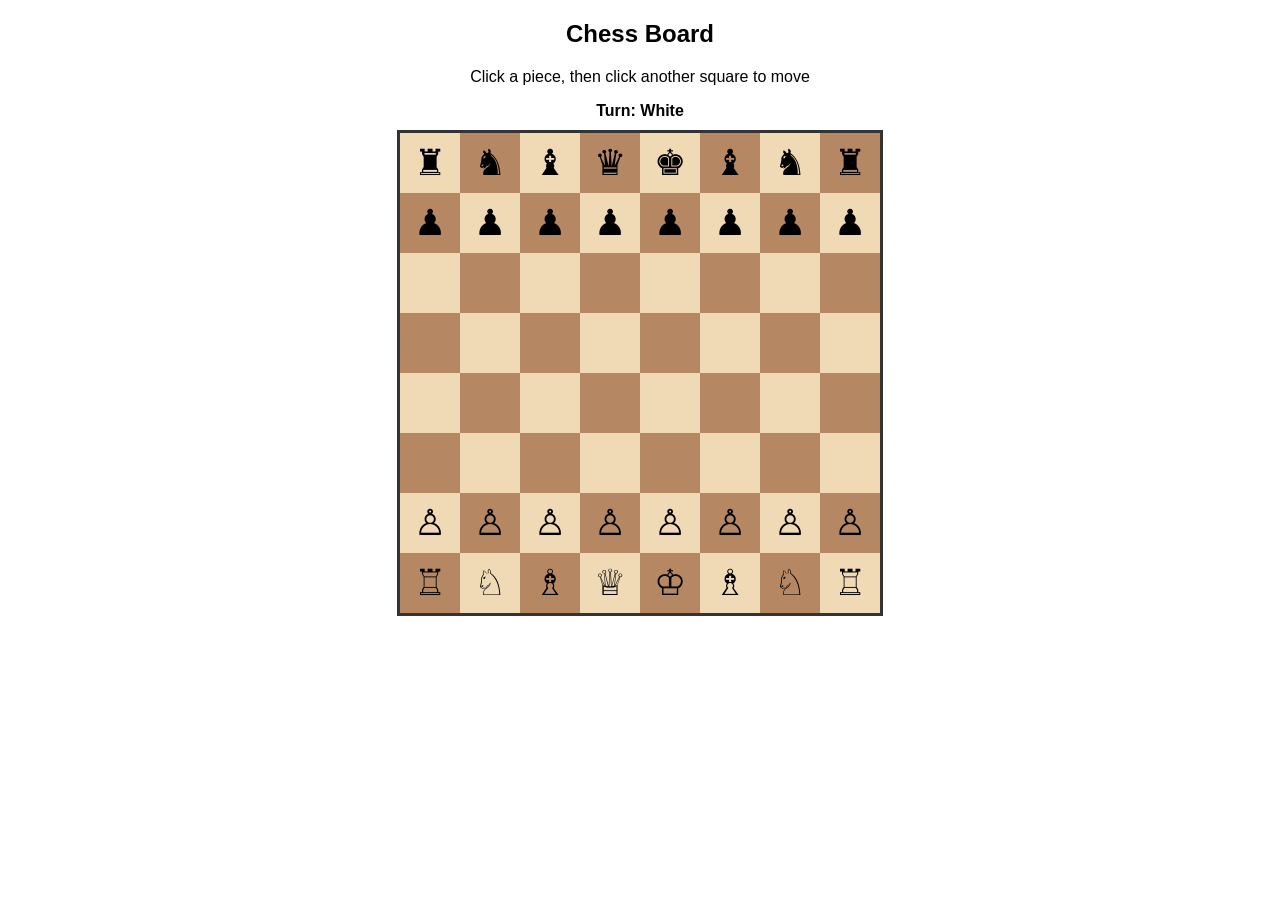
==== chess-board.html @ bc7dc1ef "Remove unnecessary empty line in CSS styles" ====
<!DOCTYPE html>
<html lang="en">

<head>
    <meta charset="UTF-8">
    <meta name="viewport" content="width=device-width, initial-scale=1.0">
    <title>Chess Board</title>


    <style>
        body {
          font-family: Arial, sans-serif;
          text-align: center;
          margin-top: 20px;
        }
      
        #board {
          display: grid;
          grid-template-columns: repeat(8, 60px);
          width: 480px;
          margin: auto;
          border: 3px solid #333;
        }
      
        .square {
          width: 60px;
          height: 60px;
          font-size: 36px;
          display: flex;
          justify-content: center;
          align-items: center;
          cursor: pointer;
          user-select: none;
        }
      
        .white { background: #f0d9b5; }
        .black { background: #b58863; }
      
        .selected {
          outline: 3px solid red;
        }
      
        #turn {
          font-weight: bold;
          margin-bottom: 10px;
        }
        body {
            font-family: Arial, sans-serif;
            text-align: center;
            margin-top: 20px;
        }

        #board {
            display: grid;
            grid-template-columns: repeat(8, 60px);
            width: 480px;
            margin: auto;
            border: 3px solid #333;
        }

        .square {
            width: 60px;
            height: 60px;
            font-size: 36px;
            display: flex;
            justify-content: center;
            align-items: center;
            cursor: pointer;
            user-select: none;
        }
        .white {
            background: #f0d9b5;
        }

        .black {
            background: #b58863;
        }

        .selected {
            outline: 3px solid red;
        }

        #turn {
            margin-bottom: 10px;
            font-weight: bold;
        }
    </style>
</head>

<body>
    <h2> Chess Board</h2>
    <p>Click a piece, then click another square to move</p>
    <div id="turn">Turn: White</div>
    <div id="board"></div>

    <script>
        const board = document.getElementById("board");
        const turnText = document.getElementById("turn");
        
        let selected = null;
        let currentTurn = "white";
        
        const squares = [];
        
        // Board setup
        const pieces = [
          "♜","♞","♝","♛","♚","♝","♞","♜",
          "♟","♟","♟","♟","♟","♟","♟","♟",
          "","","","","","","","",
          "","","","","","","","",
          "","","","","","","","",
          "","","","","","","","",
          "♙","♙","♙","♙","♙","♙","♙","♙",
          "♖","♘","♗","♕","♔","♗","♘","♖"
        ];
        
        // Create board
        pieces.forEach((p, i) => {
          const sq = document.createElement("div");
          sq.className = "square " + (((Math.floor(i/8)+i)%2===0) ? "white" : "black");
          sq.textContent = p;
          sq.dataset.index = i;
          sq.onclick = () => clickSquare(sq);
          board.appendChild(sq);
          squares.push(sq);
        });
        
        function clickSquare(target) {
          if (!selected) {
            if (target.textContent && isCorrectTurn(target.textContent)) {
              selected = target;
              target.classList.add("selected");
            }
            return;
          }
        
          const from = +selected.dataset.index;
          const to = +target.dataset.index;
          const piece = selected.textContent;
        
          if (isValidMove(piece, from, to)) {
            target.textContent = piece;
            selected.textContent = "";
            switchTurn();
          }
        
          selected.classList.remove("selected");
          selected = null;
        }
        
        function switchTurn() {
          currentTurn = currentTurn === "white" ? "black" : "white";
          turnText.textContent = "Turn: " + (currentTurn === "white" ? "White" : "Black");
        }
        
        function isCorrectTurn(piece) {
          return currentTurn === "white"
            ? "♙♖♘♗♕♔".includes(piece)
            : "♟♜♞♝♛♚".includes(piece);
        }
        
        // ---------------- MOVE RULES ----------------
        function isValidMove(piece, from, to) {
          const fr = Math.floor(from / 8), fc = from % 8;
          const tr = Math.floor(to / 8), tc = to % 8;
          const rd = tr - fr, cd = tc - fc;
          const absR = Math.abs(rd), absC = Math.abs(cd);
        
          const targetPiece = squares[to].textContent;
        
          // Prevent capturing own piece
          if (targetPiece && isCorrectTurn(targetPiece)) return false;
        
          // PAWN (WHITE)
          if (piece === "♙") {
            if (fc === tc && !targetPiece) {
              if (fr === 6 && rd === -2 && isEmpty(from - 8)) return true;
              if (rd === -1) return true;
            }
            if (absC === 1 && rd === -1 && targetPiece) return true;
          }
        
          // PAWN (BLACK)
          if (piece === "♟") {
            if (fc === tc && !targetPiece) {
              if (fr === 1 && rd === 2 && isEmpty(from + 8)) return true;
              if (rd === 1) return true;
            }
            if (absC === 1 && rd === 1 && targetPiece) return true;
          }
        
          // ROOK
          if ("♖♜".includes(piece))
            return (fr === tr || fc === tc) && clearPath(from, to);
        
          // BISHOP
          if ("♗♝".includes(piece))
            return absR === absC && clearPath(from, to);
        
          // QUEEN
          if ("♕♛".includes(piece))
            return (fr === tr || fc === tc || absR === absC) && clearPath(from, to);
        
          // KNIGHT
          if ("♘♞".includes(piece))
            return (absR === 2 && absC === 1) || (absR === 1 && absC === 2);
        
          // KING
          if ("♔♚".includes(piece))
            return absR <= 1 && absC <= 1;
        
          return false;
        }
        
        // ---------------- HELPERS ----------------
        function isEmpty(index) {
          return squares[index].textContent === "";
        }
        
        function clearPath(from, to) {
          const fr = Math.floor(from / 8), fc = from % 8;
          const tr = Math.floor(to / 8), tc = to % 8;
        
          const stepR = Math.sign(tr - fr);
          const stepC = Math.sign(tc - fc);
        
          let r = fr + stepR;
          let c = fc + stepC;
        
          while (r !== tr || c !== tc) {
            if (squares[r * 8 + c].textContent !== "") return false;
            r += stepR;
            c += stepC;
          }
          return true;
        }
        </script>

</body>

</html>
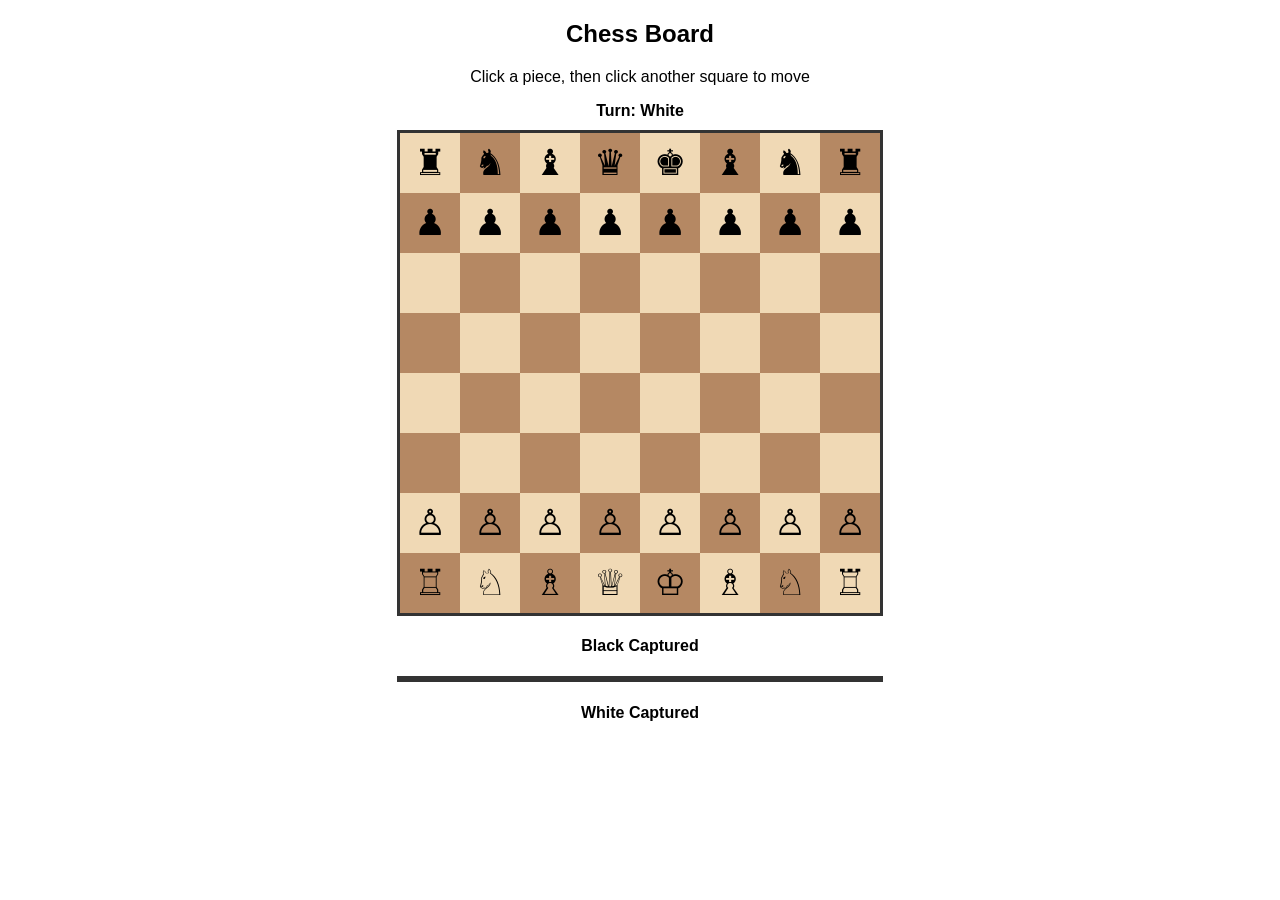
==== commit 0e7a51ee: "Implement captured pieces tracking in chess game Added functionality to track captured pieces for bo" ====
--- a/chess-board.html
+++ b/chess-board.html
@@ -68,6 +68,7 @@
             cursor: pointer;
             user-select: none;
         }
+
         .white {
             background: #f0d9b5;
         }
@@ -93,148 +94,167 @@
     <div id="turn">Turn: White</div>
     <div id="board"></div>
 
-    <script>
-        const board = document.getElementById("board");
-        const turnText = document.getElementById("turn");
-        
-        let selected = null;
-        let currentTurn = "white";
-        
-        const squares = [];
-        
-        // Board setup
-        const pieces = [
-          "♜","♞","♝","♛","♚","♝","♞","♜",
-          "♟","♟","♟","♟","♟","♟","♟","♟",
-          "","","","","","","","",
-          "","","","","","","","",
-          "","","","","","","","",
-          "","","","","","","","",
-          "♙","♙","♙","♙","♙","♙","♙","♙",
-          "♖","♘","♗","♕","♔","♗","♘","♖"
-        ];
-        
-        // Create board
-        pieces.forEach((p, i) => {
-          const sq = document.createElement("div");
-          sq.className = "square " + (((Math.floor(i/8)+i)%2===0) ? "white" : "black");
-          sq.textContent = p;
-          sq.dataset.index = i;
-          sq.onclick = () => clickSquare(sq);
-          board.appendChild(sq);
-          squares.push(sq);
-        });
-        
-        function clickSquare(target) {
-          if (!selected) {
-            if (target.textContent && isCorrectTurn(target.textContent)) {
-              selected = target;
-              target.classList.add("selected");
-            }
-            return;
+
+<div class="game">
+    <div class="side">
+      <h4>Black Captured</h4>
+      <div id="blackCaptured" class="captured"></div>
+    </div>
+  
+    <div id="board"></div>
+  
+    <div class="side">
+      <h4>White Captured</h4>
+      <div id="whiteCaptured" class="captured"></div>
+    </div>
+  </div>
+
+   
+<script>
+    const board = document.getElementById("board");
+    const turnText = document.getElementById("turn");
+    const whiteCaptured = document.getElementById("whiteCaptured");
+    const blackCaptured = document.getElementById("blackCaptured");
+    
+    let selected = null;
+    let currentTurn = "white";
+    const squares = [];
+    
+    // Initial board
+    const pieces = [
+      "♜","♞","♝","♛","♚","♝","♞","♜",
+      "♟","♟","♟","♟","♟","♟","♟","♟",
+      "","","","","","","","",
+      "","","","","","","","",
+      "","","","","","","","",
+      "","","","","","","","",
+      "♙","♙","♙","♙","♙","♙","♙","♙",
+      "♖","♘","♗","♕","♔","♗","♘","♖"
+    ];
+    
+    // Create board
+    pieces.forEach((p, i) => {
+      const sq = document.createElement("div");
+      sq.className = "square " + (((Math.floor(i/8)+i)%2===0) ? "white" : "black");
+      sq.textContent = p;
+      sq.dataset.index = i;
+      sq.onclick = () => clickSquare(sq);
+      board.appendChild(sq);
+      squares.push(sq);
+    });
+    
+    function clickSquare(target) {
+      if (!selected) {
+        if (target.textContent && isCorrectTurn(target.textContent)) {
+          selected = target;
+          target.classList.add("selected");
+        }
+        return;
+      }
+    
+      const from = +selected.dataset.index;
+      const to = +target.dataset.index;
+      const piece = selected.textContent;
+      const capturedPiece = target.textContent;
+    
+      if (isValidMove(piece, from, to)) {
+    
+        // Store captured piece
+        if (capturedPiece) {
+          if ("♙♖♘♗♕♔".includes(capturedPiece)) {
+            whiteCaptured.textContent += capturedPiece;
+          } else {
+            blackCaptured.textContent += capturedPiece;
           }
-        
-          const from = +selected.dataset.index;
-          const to = +target.dataset.index;
-          const piece = selected.textContent;
-        
-          if (isValidMove(piece, from, to)) {
-            target.textContent = piece;
-            selected.textContent = "";
-            switchTurn();
-          }
-        
-          selected.classList.remove("selected");
-          selected = null;
-        }
-        
-        function switchTurn() {
-          currentTurn = currentTurn === "white" ? "black" : "white";
-          turnText.textContent = "Turn: " + (currentTurn === "white" ? "White" : "Black");
-        }
-        
-        function isCorrectTurn(piece) {
-          return currentTurn === "white"
-            ? "♙♖♘♗♕♔".includes(piece)
-            : "♟♜♞♝♛♚".includes(piece);
-        }
-        
-        // ---------------- MOVE RULES ----------------
-        function isValidMove(piece, from, to) {
-          const fr = Math.floor(from / 8), fc = from % 8;
-          const tr = Math.floor(to / 8), tc = to % 8;
-          const rd = tr - fr, cd = tc - fc;
-          const absR = Math.abs(rd), absC = Math.abs(cd);
-        
-          const targetPiece = squares[to].textContent;
-        
-          // Prevent capturing own piece
-          if (targetPiece && isCorrectTurn(targetPiece)) return false;
-        
-          // PAWN (WHITE)
-          if (piece === "♙") {
-            if (fc === tc && !targetPiece) {
-              if (fr === 6 && rd === -2 && isEmpty(from - 8)) return true;
-              if (rd === -1) return true;
-            }
-            if (absC === 1 && rd === -1 && targetPiece) return true;
-          }
-        
-          // PAWN (BLACK)
-          if (piece === "♟") {
-            if (fc === tc && !targetPiece) {
-              if (fr === 1 && rd === 2 && isEmpty(from + 8)) return true;
-              if (rd === 1) return true;
-            }
-            if (absC === 1 && rd === 1 && targetPiece) return true;
-          }
-        
-          // ROOK
-          if ("♖♜".includes(piece))
-            return (fr === tr || fc === tc) && clearPath(from, to);
-        
-          // BISHOP
-          if ("♗♝".includes(piece))
-            return absR === absC && clearPath(from, to);
-        
-          // QUEEN
-          if ("♕♛".includes(piece))
-            return (fr === tr || fc === tc || absR === absC) && clearPath(from, to);
-        
-          // KNIGHT
-          if ("♘♞".includes(piece))
-            return (absR === 2 && absC === 1) || (absR === 1 && absC === 2);
-        
-          // KING
-          if ("♔♚".includes(piece))
-            return absR <= 1 && absC <= 1;
-        
-          return false;
-        }
-        
-        // ---------------- HELPERS ----------------
-        function isEmpty(index) {
-          return squares[index].textContent === "";
-        }
-        
-        function clearPath(from, to) {
-          const fr = Math.floor(from / 8), fc = from % 8;
-          const tr = Math.floor(to / 8), tc = to % 8;
-        
-          const stepR = Math.sign(tr - fr);
-          const stepC = Math.sign(tc - fc);
-        
-          let r = fr + stepR;
-          let c = fc + stepC;
-        
-          while (r !== tr || c !== tc) {
-            if (squares[r * 8 + c].textContent !== "") return false;
-            r += stepR;
-            c += stepC;
-          }
-          return true;
-        }
-        </script>
+        }
+    
+        target.textContent = piece;
+        selected.textContent = "";
+        switchTurn();
+      }
+    
+      selected.classList.remove("selected");
+      selected = null;
+    }
+    
+    function switchTurn() {
+      currentTurn = currentTurn === "white" ? "black" : "white";
+      turnText.textContent = "Turn: " + (currentTurn === "white" ? "White" : "Black");
+    }
+    
+    function isCorrectTurn(piece) {
+      return currentTurn === "white"
+        ? "♙♖♘♗♕♔".includes(piece)
+        : "♟♜♞♝♛♚".includes(piece);
+    }
+    
+    // ---------------- MOVE RULES ----------------
+    function isValidMove(piece, from, to) {
+      const fr = Math.floor(from / 8), fc = from % 8;
+      const tr = Math.floor(to / 8), tc = to % 8;
+      const rd = tr - fr, cd = tc - fc;
+      const absR = Math.abs(rd), absC = Math.abs(cd);
+    
+      const targetPiece = squares[to].textContent;
+    
+      if (targetPiece && isCorrectTurn(targetPiece)) return false;
+    
+      // WHITE PAWN
+      if (piece === "♙") {
+        if (fc === tc && !targetPiece) {
+          if (fr === 6 && rd === -2 && isEmpty(from - 8)) return true;
+          if (rd === -1) return true;
+        }
+        if (absC === 1 && rd === -1 && targetPiece) return true;
+      }
+    
+      // BLACK PAWN
+      if (piece === "♟") {
+        if (fc === tc && !targetPiece) {
+          if (fr === 1 && rd === 2 && isEmpty(from + 8)) return true;
+          if (rd === 1) return true;
+        }
+        if (absC === 1 && rd === 1 && targetPiece) return true;
+      }
+    
+      if ("♖♜".includes(piece))
+        return (fr === tr || fc === tc) && clearPath(from, to);
+    
+      if ("♗♝".includes(piece))
+        return absR === absC && clearPath(from, to);
+    
+      if ("♕♛".includes(piece))
+        return (fr === tr || fc === tc || absR === absC) && clearPath(from, to);
+    
+      if ("♘♞".includes(piece))
+        return (absR === 2 && absC === 1) || (absR === 1 && absC === 2);
+    
+      if ("♔♚".includes(piece))
+        return absR <= 1 && absC <= 1;
+    
+      return false;
+    }
+    
+    // ---------------- HELPERS ----------------
+    function isEmpty(index) {
+      return squares[index].textContent === "";
+    }
+    
+    function clearPath(from, to) {
+      const fr = Math.floor(from / 8), fc = from % 8;
+      const tr = Math.floor(to / 8), tc = to % 8;
+      const stepR = Math.sign(tr - fr);
+      const stepC = Math.sign(tc - fc);
+    
+      let r = fr + stepR, c = fc + stepC;
+      while (r !== tr || c !== tc) {
+        if (squares[r * 8 + c].textContent !== "") return false;
+        r += stepR;
+        c += stepC;
+      }
+      return true;
+    }
+    </script>
 
 </body>
 
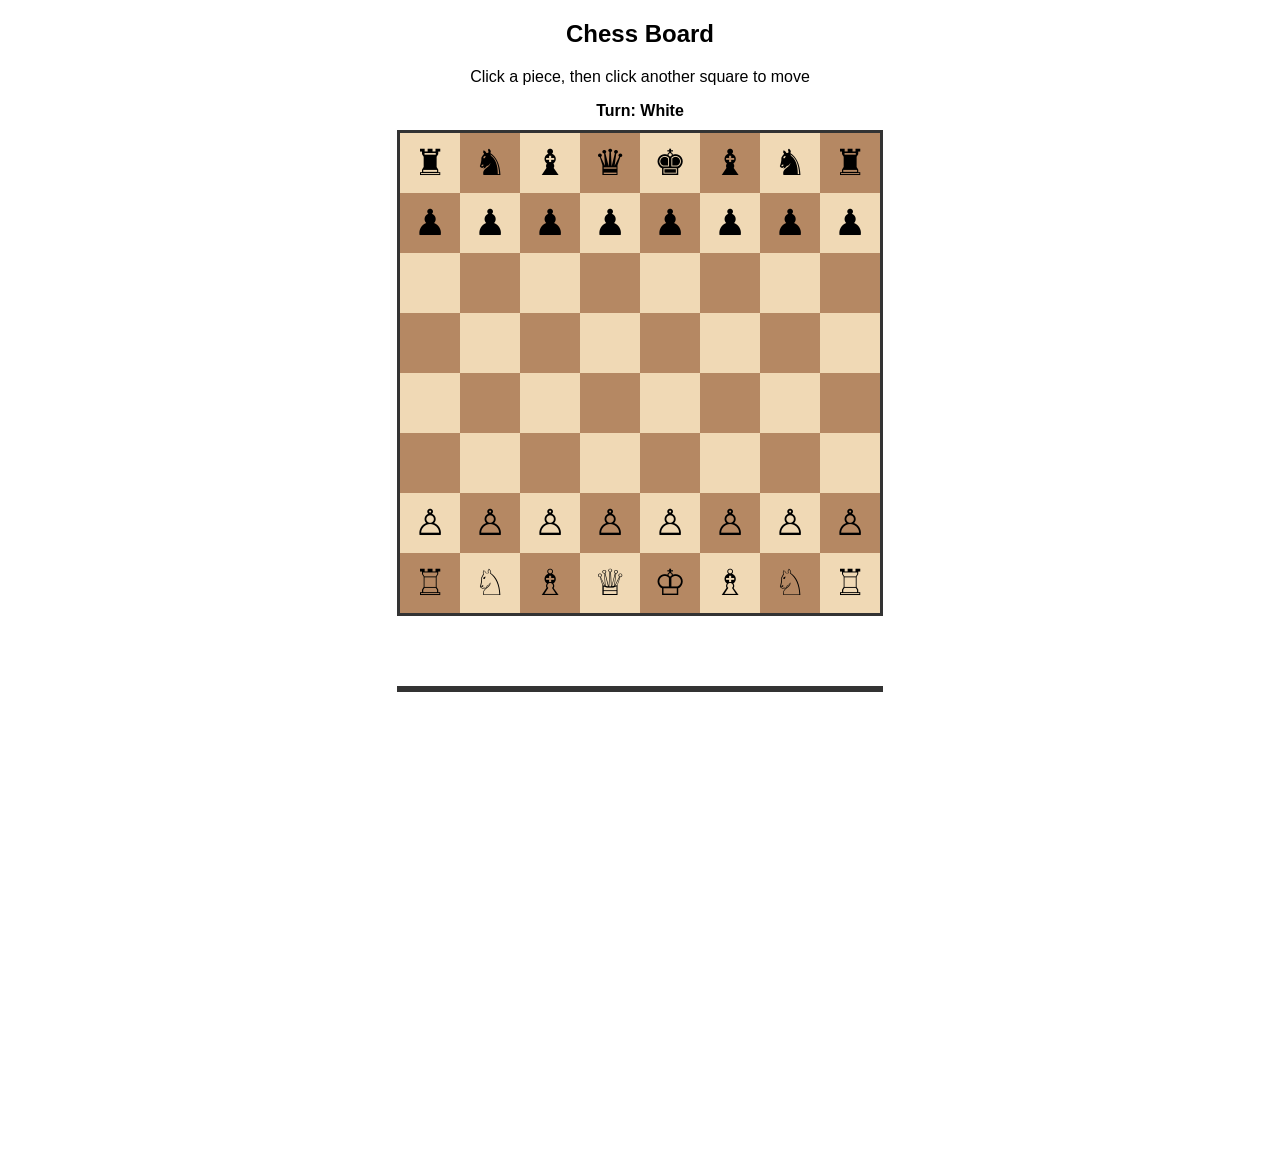
==== commit d7e679ec: "Refactor chess-board.html for better styling and layout Refactor CSS styles and improve HTML structu" ====
--- a/chess-board.html
+++ b/chess-board.html
@@ -8,42 +8,6 @@
 
 
     <style>
-        body {
-          font-family: Arial, sans-serif;
-          text-align: center;
-          margin-top: 20px;
-        }
-      
-        #board {
-          display: grid;
-          grid-template-columns: repeat(8, 60px);
-          width: 480px;
-          margin: auto;
-          border: 3px solid #333;
-        }
-      
-        .square {
-          width: 60px;
-          height: 60px;
-          font-size: 36px;
-          display: flex;
-          justify-content: center;
-          align-items: center;
-          cursor: pointer;
-          user-select: none;
-        }
-      
-        .white { background: #f0d9b5; }
-        .black { background: #b58863; }
-      
-        .selected {
-          outline: 3px solid red;
-        }
-      
-        #turn {
-          font-weight: bold;
-          margin-bottom: 10px;
-        }
         body {
             font-family: Arial, sans-serif;
             text-align: center;
@@ -82,8 +46,96 @@
         }
 
         #turn {
+            font-weight: bold;
+            margin-bottom: 10px;
+        }
+
+        body {
+            font-family: Arial, sans-serif;
+            text-align: center;
+            margin-top: 20px;
+        }
+
+        #board {
+            display: grid;
+            grid-template-columns: repeat(8, 60px);
+            width: 480px;
+            margin: auto;
+            border: 3px solid #333;
+        }
+
+        .square {
+            width: 60px;
+            height: 60px;
+            font-size: 36px;
+            display: flex;
+            justify-content: center;
+            align-items: center;
+            cursor: pointer;
+            user-select: none;
+        }
+
+        .white {
+            background: #f0d9b5;
+        }
+
+        .black {
+            background: #b58863;
+        }
+
+        .selected {
+            outline: 3px solid red;
+        }
+
+        #turn {
             margin-bottom: 10px;
             font-weight: bold;
+        }
+
+        .game {
+            display: flex;
+            justify-content: center;
+            align-items: flex-start;
+            margin-top: 20px;
+            gap: 40px;
+        }
+
+        .side {
+            width: 80px;
+            text-align: center;
+        }
+
+        .container {
+            position: relative;
+            width: 800px;
+            margin: 50px auto;
+        }
+
+        #board {
+            width: 480px;
+            display: grid;
+            grid-template-columns: repeat(8, 60px);
+            border: 3px solid #333;
+            margin: 0 auto;
+        }
+
+        .captured {
+            position: absolute;
+            top: 0;
+            width: 80px;
+            min-height: 480px;
+            display: flex;
+            flex-direction: column;
+            align-items: center;
+            font-size: 24px;
+        }
+
+        #blackCaptured {
+            left: 0;
+        }
+
+        #whiteCaptured {
+            right: 0;
         }
     </style>
 </head>
@@ -94,166 +146,282 @@
     <div id="turn">Turn: White</div>
     <div id="board"></div>
 
-
-<div class="game">
-    <div class="side">
-      <h4>Black Captured</h4>
-      <div id="blackCaptured" class="captured"></div>
+    <div class="game">
+        <div class="container">
+            <div id="blackCaptured" class="captured"></div>
+            <div id="board"></div>
+            <div id="whiteCaptured" class="captured"></div>
+        </div>
+
     </div>
-  
-    <div id="board"></div>
-  
-    <div class="side">
-      <h4>White Captured</h4>
-      <div id="whiteCaptured" class="captured"></div>
-    </div>
-  </div>
-
-   
-<script>
-    const board = document.getElementById("board");
-    const turnText = document.getElementById("turn");
-    const whiteCaptured = document.getElementById("whiteCaptured");
-    const blackCaptured = document.getElementById("blackCaptured");
-    
-    let selected = null;
-    let currentTurn = "white";
-    const squares = [];
-    
-    // Initial board
-    const pieces = [
-      "♜","♞","♝","♛","♚","♝","♞","♜",
-      "♟","♟","♟","♟","♟","♟","♟","♟",
-      "","","","","","","","",
-      "","","","","","","","",
-      "","","","","","","","",
-      "","","","","","","","",
-      "♙","♙","♙","♙","♙","♙","♙","♙",
-      "♖","♘","♗","♕","♔","♗","♘","♖"
-    ];
-    
-    // Create board
-    pieces.forEach((p, i) => {
-      const sq = document.createElement("div");
-      sq.className = "square " + (((Math.floor(i/8)+i)%2===0) ? "white" : "black");
-      sq.textContent = p;
-      sq.dataset.index = i;
-      sq.onclick = () => clickSquare(sq);
-      board.appendChild(sq);
-      squares.push(sq);
-    });
-    
-    function clickSquare(target) {
-      if (!selected) {
-        if (target.textContent && isCorrectTurn(target.textContent)) {
-          selected = target;
-          target.classList.add("selected");
-        }
-        return;
-      }
-    
-      const from = +selected.dataset.index;
-      const to = +target.dataset.index;
-      const piece = selected.textContent;
-      const capturedPiece = target.textContent;
-    
-      if (isValidMove(piece, from, to)) {
-    
-        // Store captured piece
-        if (capturedPiece) {
-          if ("♙♖♘♗♕♔".includes(capturedPiece)) {
-            whiteCaptured.textContent += capturedPiece;
-          } else {
-            blackCaptured.textContent += capturedPiece;
-          }
-        }
-    
-        target.textContent = piece;
-        selected.textContent = "";
-        switchTurn();
-      }
-    
-      selected.classList.remove("selected");
-      selected = null;
-    }
-    
-    function switchTurn() {
-      currentTurn = currentTurn === "white" ? "black" : "white";
-      turnText.textContent = "Turn: " + (currentTurn === "white" ? "White" : "Black");
-    }
-    
-    function isCorrectTurn(piece) {
-      return currentTurn === "white"
-        ? "♙♖♘♗♕♔".includes(piece)
-        : "♟♜♞♝♛♚".includes(piece);
-    }
-    
-    // ---------------- MOVE RULES ----------------
-    function isValidMove(piece, from, to) {
-      const fr = Math.floor(from / 8), fc = from % 8;
-      const tr = Math.floor(to / 8), tc = to % 8;
-      const rd = tr - fr, cd = tc - fc;
-      const absR = Math.abs(rd), absC = Math.abs(cd);
-    
-      const targetPiece = squares[to].textContent;
-    
-      if (targetPiece && isCorrectTurn(targetPiece)) return false;
-    
-      // WHITE PAWN
-      if (piece === "♙") {
-        if (fc === tc && !targetPiece) {
-          if (fr === 6 && rd === -2 && isEmpty(from - 8)) return true;
-          if (rd === -1) return true;
-        }
-        if (absC === 1 && rd === -1 && targetPiece) return true;
-      }
-    
-      // BLACK PAWN
-      if (piece === "♟") {
-        if (fc === tc && !targetPiece) {
-          if (fr === 1 && rd === 2 && isEmpty(from + 8)) return true;
-          if (rd === 1) return true;
-        }
-        if (absC === 1 && rd === 1 && targetPiece) return true;
-      }
-    
-      if ("♖♜".includes(piece))
-        return (fr === tr || fc === tc) && clearPath(from, to);
-    
-      if ("♗♝".includes(piece))
-        return absR === absC && clearPath(from, to);
-    
-      if ("♕♛".includes(piece))
-        return (fr === tr || fc === tc || absR === absC) && clearPath(from, to);
-    
-      if ("♘♞".includes(piece))
-        return (absR === 2 && absC === 1) || (absR === 1 && absC === 2);
-    
-      if ("♔♚".includes(piece))
-        return absR <= 1 && absC <= 1;
-    
-      return false;
-    }
-    
-    // ---------------- HELPERS ----------------
-    function isEmpty(index) {
-      return squares[index].textContent === "";
-    }
-    
-    function clearPath(from, to) {
-      const fr = Math.floor(from / 8), fc = from % 8;
-      const tr = Math.floor(to / 8), tc = to % 8;
-      const stepR = Math.sign(tr - fr);
-      const stepC = Math.sign(tc - fc);
-    
-      let r = fr + stepR, c = fc + stepC;
-      while (r !== tr || c !== tc) {
-        if (squares[r * 8 + c].textContent !== "") return false;
-        r += stepR;
-        c += stepC;
-      }
-      return true;
-    }
+
+
+    <script>
+        const board = document.getElementById("board");
+        const turnText = document.getElementById("turn");
+        const whiteCaptured = document.getElementById("whiteCaptured");
+        const blackCaptured = document.getElementById("blackCaptured");
+
+        let selected = null;
+        let currentTurn = "white";
+        const squares = [];
+
+        const moved = {
+            wK: false, bK: false,
+            wRL: false, wRR: false,
+            bRL: false, bRR: false
+        };
+
+        const pieces = [
+            "♜", "♞", "♝", "♛", "♚", "♝", "♞", "♜",
+            "♟", "♟", "♟", "♟", "♟", "♟", "♟", "♟",
+            "", "", "", "", "", "", "", "",
+            "", "", "", "", "", "", "", "",
+            "", "", "", "", "", "", "", "",
+            "", "", "", "", "", "", "", "",
+            "♙", "♙", "♙", "♙", "♙", "♙", "♙", "♙",
+            "♖", "♘", "♗", "♕", "♔", "♗", "♘", "♖"
+        ];
+
+        // Create board squares
+        pieces.forEach((p, i) => {
+            const sq = document.createElement("div");
+            sq.className = "square " + (((Math.floor(i / 8) + i) % 2 === 0) ? "white" : "black");
+            sq.textContent = p;
+            sq.dataset.index = i;
+            sq.onclick = () => clickSquare(sq);
+            board.appendChild(sq);
+            squares.push(sq);
+        });
+        function clickSquare(t) {
+            if (!selected) {
+                if (t.textContent && isCorrectTurn(t.textContent)) {
+                    selected = t; t.classList.add("selected");
+                }
+                return;
+            }
+
+            const from = +selected.dataset.index;
+            const to = +t.dataset.index;
+            const piece = selected.textContent;
+            const captured = t.textContent;
+
+            if (isCastling(piece, from, to)) {
+                doCastling(piece, to);
+                switchTurn();
+            }
+            else if (isValidMove(piece, from, to)) {
+                // Check if move leaves own king in check
+                if (wouldLeaveKingInCheck(from, to, currentTurn)) {
+                    alert("Illegal move! Your king would be in check.");
+                    selected.classList.remove("selected");
+                    selected = null;
+                    return;
+                }
+
+                if (captured) {
+                    ("♙♖♘♗♕♔".includes(captured) ? whiteCaptured : blackCaptured).textContent += captured;
+                }
+                t.textContent = piece;
+                selected.textContent = "";
+                markMoved(piece, from);
+                switchTurn();
+            }
+
+            selected.classList.remove("selected");
+            selected = null;
+
+            highlightCheck();
+            checkGameEnd();
+        }
+
+        function switchTurn() {
+            currentTurn = currentTurn === "white" ? "black" : "white";
+            turnText.textContent = "Turn: " + (currentTurn === "white" ? "White" : "Black");
+        }
+
+        function isCorrectTurn(p) {
+            return currentTurn === "white"
+                ? "♙♖♘♗♕♔".includes(p)
+                : "♟♜♞♝♛♚".includes(p);
+        }
+
+        /* ---------------- CASTLING ---------------- */
+
+        function isCastling(piece, from, to) {
+            if (isKingInCheck(currentTurn)) return false;
+
+            if (piece === "♔" && from === 60 && !moved.wK) {
+                if (to === 62 && !moved.wRR && isEmpty(61) && isEmpty(62)
+                    && !isSquareAttacked(61, "black") && !isSquareAttacked(62, "black")) return true;
+                if (to === 58 && !moved.wRL && isEmpty(59) && isEmpty(58) && isEmpty(57)
+                    && !isSquareAttacked(59, "black") && !isSquareAttacked(58, "black")) return true;
+            }
+
+            if (piece === "♚" && from === 4 && !moved.bK) {
+                if (to === 6 && !moved.bRR && isEmpty(5) && isEmpty(6)
+                    && !isSquareAttacked(5, "white") && !isSquareAttacked(6, "white")) return true;
+                if (to === 2 && !moved.bRL && isEmpty(3) && isEmpty(2) && isEmpty(1)
+                    && !isSquareAttacked(3, "white") && !isSquareAttacked(2, "white")) return true;
+            }
+            return false;
+        }
+
+        function doCastling(piece, to) {
+            if (piece === "♔") {
+                squares[60].textContent = "";
+                squares[to].textContent = "♔";
+                if (to === 62) { squares[63].textContent = ""; squares[61].textContent = "♖"; }
+                else { squares[56].textContent = ""; squares[59].textContent = "♖"; }
+                moved.wK = true;
+            }
+            if (piece === "♚") {
+                squares[4].textContent = "";
+                squares[to].textContent = "♚";
+                if (to === 6) { squares[7].textContent = ""; squares[5].textContent = "♜"; }
+                else { squares[0].textContent = ""; squares[3].textContent = "♜"; }
+                moved.bK = true;
+            }
+        }
+
+        /* ---------------- CHECK & ATTACK ---------------- */
+
+        function isKingInCheck(color) {
+            const king = color === "white" ? "♔" : "♚";
+            const kIndex = squares.findIndex(s => s.textContent === king);
+            return isSquareAttacked(kIndex, color === "white" ? "black" : "white");
+        }
+
+        function isSquareAttacked(index, byColor) {
+            return squares.some((sq, i) => {
+                if (!sq.textContent) return false;
+                if (byColor === "white" && !"♙♖♘♗♕♔".includes(sq.textContent)) return false;
+                if (byColor === "black" && !"♟♜♞♝♛♚".includes(sq.textContent)) return false;
+                return isValidMove(sq.textContent, i, index, true);
+            });
+        }
+
+        function highlightCheck() {
+            // reset colors
+            squares.forEach(sq => sq.style.backgroundColor = sq.classList.contains("white") ? "#f0d9b5" : "#b58863");
+
+            ["white", "black"].forEach(color => {
+                if (isKingInCheck(color)) {
+                    const king = color === "white" ? "♔" : "♚";
+                    const kIndex = squares.findIndex(sq => sq.textContent === king);
+                    squares[kIndex].style.backgroundColor = "red";
+                }
+            });
+        }
+
+        /* ---------------- NORMAL MOVES ---------------- */
+
+        function isValidMove(piece, from, to, attackCheck = false) {
+            const fr = Math.floor(from / 8), fc = from % 8;
+            const tr = Math.floor(to / 8), tc = to % 8;
+            const rd = tr - fr, cd = tc - fc;
+            const ar = Math.abs(rd), ac = Math.abs(cd);
+            const target = squares[to].textContent;
+            if (!attackCheck && target && isCorrectTurn(target)) return false;
+
+            if (piece === "♙") {
+                if (fc === tc && !target && ((fr === 6 && rd === -2 && isEmpty(from - 8)) || rd === -1)) return true;
+                if (ac === 1 && rd === -1 && target) return true;
+            }
+            if (piece === "♟") {
+                if (fc === tc && !target && ((fr === 1 && rd === 2 && isEmpty(from + 8)) || rd === 1)) return true;
+                if (ac === 1 && rd === 1 && target) return true;
+            }
+            if ("♖♜".includes(piece)) return (fr === tr || fc === tc) && clearPath(from, to);
+            if ("♗♝".includes(piece)) return ar === ac && clearPath(from, to);
+            if ("♕♛".includes(piece)) return (fr === tr || fc === tc || ar === ac) && clearPath(from, to);
+            if ("♘♞".includes(piece)) return (ar === 2 && ac === 1) || (ar === 1 && ac === 2);
+            if ("♔♚".includes(piece)) return ar <= 1 && ac <= 1;
+            return false;
+        }
+
+        function markMoved(p, f) {
+            if (p === "♔") moved.wK = true;
+            if (p === "♚") moved.bK = true;
+            if (p === "♖" && f === 56) moved.wRL = true;
+            if (p === "♖" && f === 63) moved.wRR = true;
+            if (p === "♜" && f === 0) moved.bRL = true;
+            if (p === "♜" && f === 7) moved.bRR = true;
+        }
+
+        function isEmpty(i) { return squares[i].textContent === ""; }
+
+        function clearPath(from, to) {
+            const fr = Math.floor(from / 8), fc = from % 8;
+            const tr = Math.floor(to / 8), tc = to % 8;
+            const sr = Math.sign(tr - fr), sc = Math.sign(tc - fc);
+            let r = fr + sr, c = fc + sc;
+            while (r !== tr || c !== tc) {
+                if (squares[r * 8 + c].textContent !== "") return false;
+                r += sr; c += sc;
+            }
+            return true;
+        }
+
+        /* ---------------- CHECKMATE LOGIC ---------------- */
+
+        function checkGameEnd() {
+            const enemy = currentTurn; // current player is enemy
+            if (isKingInCheck(enemy)) {
+                if (!hasAnyLegalMove(enemy)) {
+                    setTimeout(() => {
+                        alert("CHECKMATE! " + (enemy === "white" ? "Black" : "White") + " wins ♟️");
+                    }, 100);
+                } else {
+                    turnText.textContent = "Turn: " + (currentTurn === "white" ? "White" : "Black") + " (Check!)";
+                }
+            } else {
+                // check for stalemate
+                if (!hasAnyLegalMove(enemy)) {
+                    setTimeout(() => {
+                        alert("STALEMATE! It's a draw.");
+                    }, 100);
+                }
+            }
+        }
+
+        function hasAnyLegalMove(color) {
+            for (let from = 0; from < 64; from++) {
+                const piece = squares[from].textContent;
+                if (!piece) continue;
+                if (color === "white" && !"♙♖♘♗♕♔".includes(piece)) continue;
+                if (color === "black" && !"♟♜♞♝♛♚".includes(piece)) continue;
+
+                for (let to = 0; to < 64; to++) {
+                    if (from === to) continue;
+                    if (isValidMove(piece, from, to)) {
+                        if (!wouldLeaveKingInCheck(from, to, color)) {
+                            return true;
+                        }
+                    }
+                }
+            }
+            return false;
+        }
+
+        function wouldLeaveKingInCheck(from, to, color) {
+            const fromSq = squares[from];
+            const toSq = squares[to];
+            const movingPiece = fromSq.textContent;
+            const capturedPiece = toSq.textContent;
+
+            // simulate move
+            fromSq.textContent = "";
+            toSq.textContent = movingPiece;
+
+            const stillInCheck = isKingInCheck(color);
+
+            // undo move
+            fromSq.textContent = movingPiece;
+            toSq.textContent = capturedPiece;
+
+            return stillInCheck;
+        }
     </script>
 
 </body>
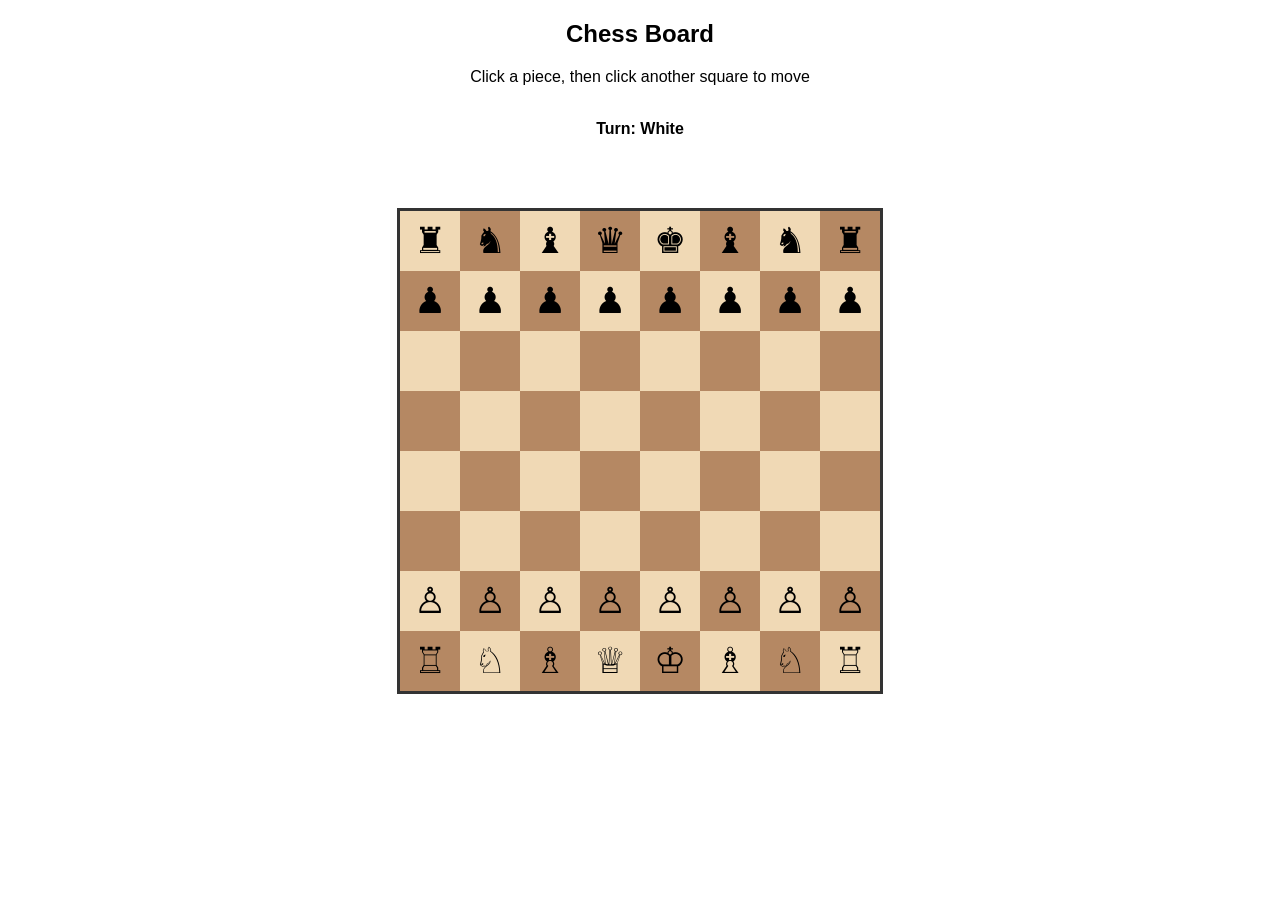
==== commit 574ee6ce: "Enhance chess piece movement and fix HTML formatting Added a transition effect to the chess piece mo" ====
--- a/chess-board.html
+++ b/chess-board.html
@@ -73,6 +73,7 @@
             align-items: center;
             cursor: pointer;
             user-select: none;
+            transition: background-color 0.2s, transform 0.15s;
         }
 
         .white {
@@ -143,8 +144,8 @@
 <body>
     <h2> Chess Board</h2>
     <p>Click a piece, then click another square to move</p>
+    <br>
     <div id="turn">Turn: White</div>
-    <div id="board"></div>
 
     <div class="game">
         <div class="container">
